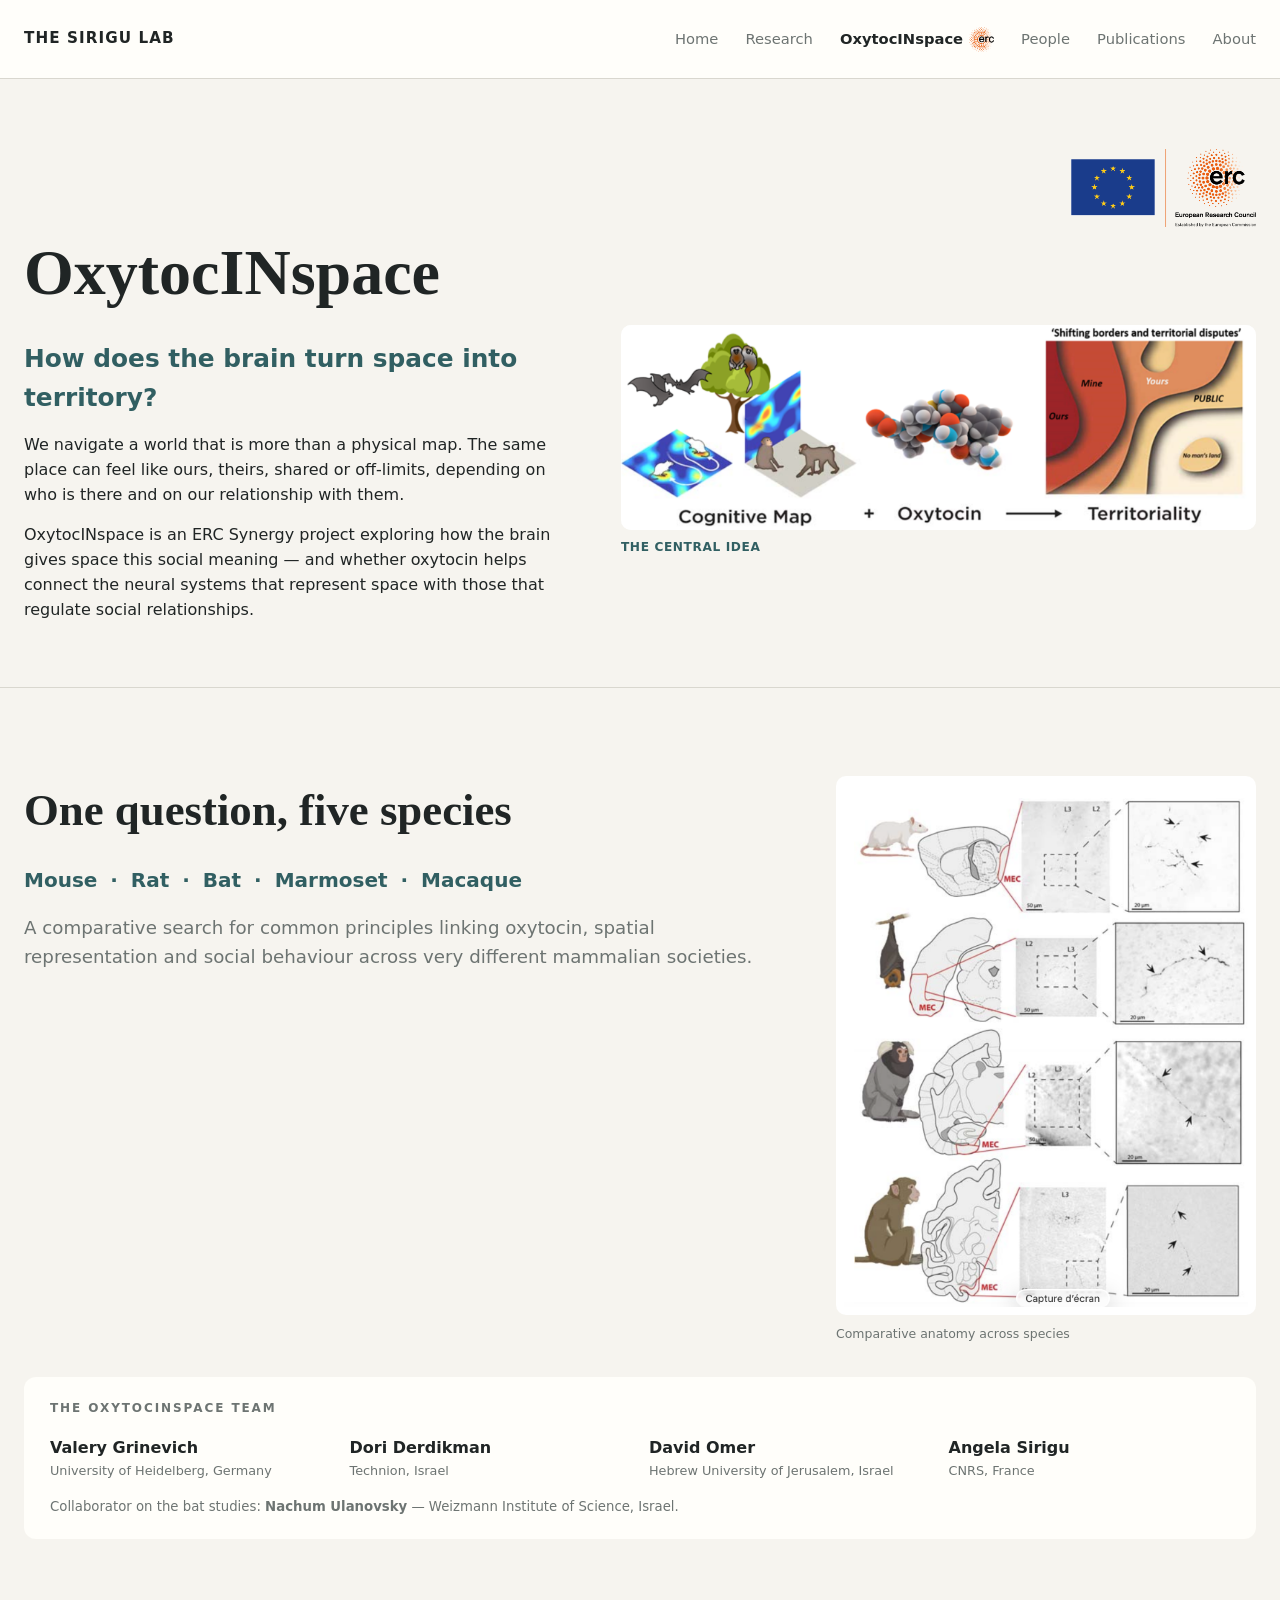
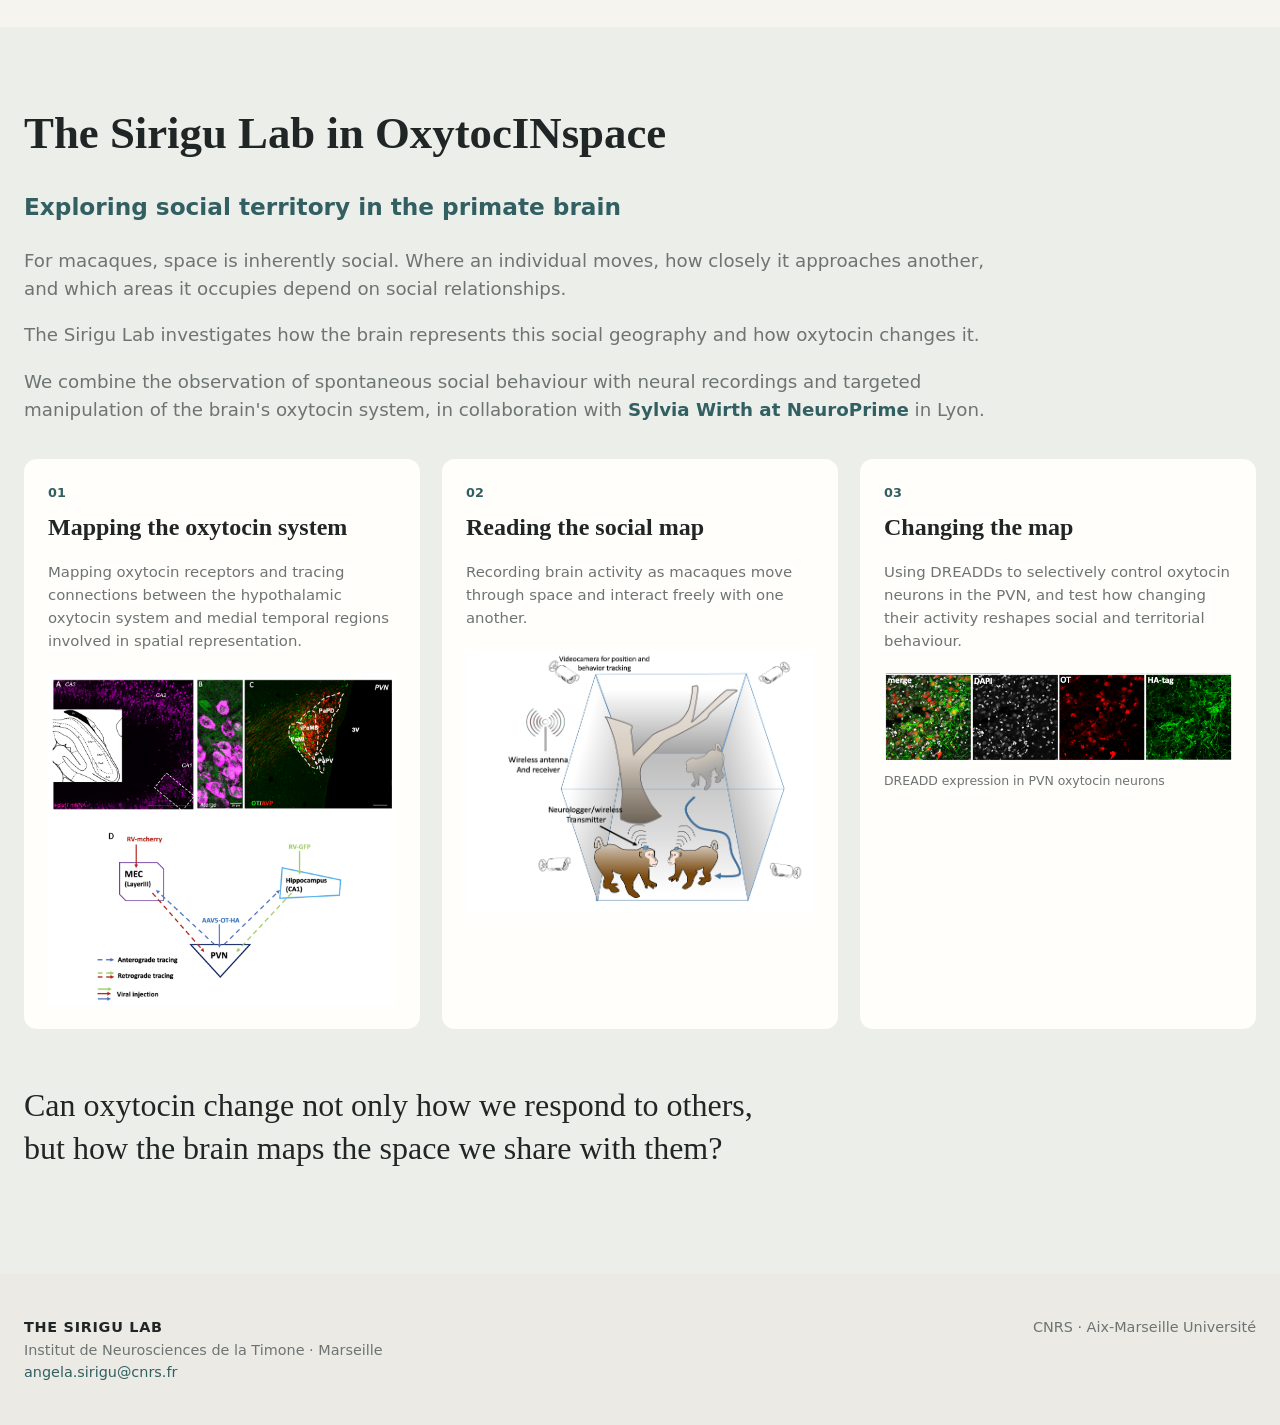
==== oxytocinspace.html @ 0a730e75 "The Sirigu Lab website 1.0" ====
<!doctype html><html lang="en"><head><meta charset="utf-8"><meta name="viewport" content="width=device-width,initial-scale=1"><meta name="description" content="The Sirigu Lab — neuroscience of social cognition, oxytocin, action, brain plasticity and consciousness."><title>OxytocINspace · The Sirigu Lab</title><link rel="stylesheet" href="styles.css"></head><body><header class="site-header"><div class="container nav"><a class="brand" href="index.html">THE SIRIGU LAB</a><button class="menu-btn" aria-label="Open menu" aria-expanded="false">☰</button><nav class="nav-links"><a class="" href="index.html">Home</a><a class="" href="research.html">Research</a><a class="nav-erc active" href="oxytocinspace.html"><span>OxytocINspace</span><img src="assets/logos/erc.png" alt="ERC"></a><a class="" href="people.html">People</a><a class="" href="publications.html">Publications</a><a class="" href="about.html">About</a></nav></div></header><main><section class="project-hero"><div class="container project-hero-inner"><img class="project-logo standalone-erc-logo" src="assets/logos/erc_eu.png" alt="European Research Council and European Union"><div class="project-top"><div><h1 class="project-title">OxytocINspace</h1><div class="project-question">How does the brain turn space into territory?</div><p>We navigate a world that is more than a physical map. The same place can feel like ours, theirs, shared or off-limits, depending on who is there and on our relationship with them.</p><p>OxytocINspace is an ERC Synergy project exploring how the brain gives space this social meaning — and whether oxytocin helps connect the neural systems that represent space with those that regulate social relationships.</p></div><div class="concept"><img src="assets/erc/concept.png" alt="Cognitive map plus oxytocin leads to territoriality"><div class="concept-label">THE CENTRAL IDEA</div></div></div></div></section>
<hr class="rule"><section class="section"><div class="container"><div class="compare"><div><h2 class="section-title">One question, five species</h2><div class="species">Mouse · Rat · Bat · Marmoset · Macaque</div><p class="section-lead">A comparative search for common principles linking oxytocin, spatial representation and social behaviour across very different mammalian societies.</p></div><div><img src="assets/erc/comparative.png" alt="Comparative oxytocin anatomy across species"><div class="visual-caption">Comparative anatomy across species</div></div></div><div class="team-strip"><div class="team-heading">THE OXYTOCINSPACE TEAM</div><div class="team-grid"><div><div class="team-name">Valery Grinevich</div><div class="team-affil">University of Heidelberg, Germany</div></div><div><div class="team-name">Dori Derdikman</div><div class="team-affil">Technion, Israel</div></div><div><div class="team-name">David Omer</div><div class="team-affil">Hebrew University of Jerusalem, Israel</div></div><div><div class="team-name">Angela Sirigu</div><div class="team-affil">CNRS, France</div></div></div><p class="team-collab">Collaborator on the bat studies: <strong>Nachum Ulanovsky</strong> — Weizmann Institute of Science, Israel.</p></div></div></section>
<section class="project-local"><div class="container"><h2 class="section-title">The Sirigu Lab in OxytocINspace</h2><p class="page-subtitle">Exploring social territory in the primate brain</p><div class="section-lead" style="margin-top:22px"><p>For macaques, space is inherently social. Where an individual moves, how closely it approaches another, and which areas it occupies depend on social relationships.</p><p>The Sirigu Lab investigates how the brain represents this social geography and how oxytocin changes it.</p><p>We combine the observation of spontaneous social behaviour with neural recordings and targeted manipulation of the brain's oxytocin system, in collaboration with <a href="https://www.neuroprime.org" target="_blank" rel="noopener" style="color:var(--accent);font-weight:800">Sylvia Wirth at NeuroPrime</a> in Lyon.</p></div><div class="project-cards"><article class="project-card"><div class="theme-num">01</div><h3>Mapping the oxytocin system</h3><p>Mapping oxytocin receptors and tracing connections between the hypothalamic oxytocin system and medial temporal regions involved in spatial representation.</p><img src="assets/erc/anatomy.png" alt="Oxytocin receptor anatomy and planned tracing experiments"></article><article class="project-card"><div class="theme-num">02</div><h3>Reading the social map</h3><p>Recording brain activity as macaques move through space and interact freely with one another.</p><img src="assets/erc/wireless.png" alt="Wireless neural recording setup in freely interacting macaques"></article><article class="project-card"><div class="theme-num">03</div><h3>Changing the map</h3><p>Using DREADDs to selectively control oxytocin neurons in the PVN, and test how changing their activity reshapes social and territorial behaviour.</p><img src="assets/erc/dreadd.png" alt="DREADD expression in oxytocin neurons"><div class="visual-caption">DREADD expression in PVN oxytocin neurons</div></article></div><p class="closing-question">Can oxytocin change not only how we respond to others,<br>but how the brain maps the space we share with them?</p></div></section></main><footer class="site-footer"><div class="container footer-flex"><div><div class="footer-brand">THE SIRIGU LAB</div><div>Institut de Neurosciences de la Timone · Marseille</div><div><a class="email" href="mailto:angela.sirigu@cnrs.fr">angela.sirigu@cnrs.fr</a></div></div><div>CNRS · Aix-Marseille Université</div></div></footer><div class="lightbox" role="dialog" aria-modal="true" aria-label="Expanded figure"><button class="lightbox-close" aria-label="Close">×</button><img src="" alt=""></div><script src="script.js"></script></body></html>
---- styles.css ----
:root{
  --bg:#f6f4ef; --paper:#fffefa; --ink:#202525; --muted:#6d7472; --accent:#315f62;
  --line:#d9d7cf; --soft:#eceee9; --card1:#b8c8c0; --card2:#c7bcae; --card3:#aabdc2; --card4:#c0b5c1;
  --max:1440px; --serif: Georgia, 'Times New Roman', serif; --sans: Inter, ui-sans-serif, system-ui, -apple-system, BlinkMacSystemFont, 'Segoe UI', sans-serif;
}
*{box-sizing:border-box} html{scroll-behavior:smooth} body{margin:0;background:var(--bg);color:var(--ink);font-family:var(--sans);line-height:1.55} img,video{max-width:100%;display:block} a{color:inherit;text-decoration:none} a:hover{color:var(--accent)}
.container{width:min(calc(100% - 48px),var(--max));margin:0 auto}.narrow{width:min(calc(100% - 48px),1100px);margin:0 auto}
.site-header{position:sticky;top:0;z-index:50;background:rgba(255,254,250,.96);backdrop-filter:blur(14px);border-bottom:1px solid var(--line)}
.nav{height:78px;display:flex;align-items:center;justify-content:space-between;gap:24px}.brand{font-size:.95rem;font-weight:800;letter-spacing:.07em}.nav-links{display:flex;align-items:center;gap:27px;font-size:.92rem;color:var(--muted)}.nav-links a.active{color:var(--ink);font-weight:700}.nav-erc{display:inline-flex!important;align-items:center;gap:6px}.nav-erc img{width:25px;height:25px;object-fit:contain}.menu-btn{display:none;border:0;background:transparent;font-size:1.4rem}
.hero{position:relative;height:min(78vh,780px);min-height:590px;background:#090909;overflow:hidden}.hero-slide{position:absolute;inset:0;opacity:0;transition:opacity 1.25s ease}.hero-slide.active{opacity:1}

/* Each hero visual has its own composition. Only slide 1 is full-bleed. */
.hero-slide:nth-child(1) video{width:100%;height:100%;object-fit:cover}

/* DREADD histology: deliberately compact and anchored at right, as in the approved mock-up. */
.hero-slide:nth-child(2) img{position:absolute;right:1.5%;top:4%;width:42%;height:84%;object-fit:contain;object-position:center right}

/* Cortical-stimulation brain: show the complete brain rather than cropping the superior/inferior edges. */
.hero-slide:nth-child(3) img{position:absolute;left:auto;right:3%;top:1.5%;width:52%;height:87%;object-fit:contain;object-position:center right}

/* DigiTrack: retain both low-resolution heat maps at a modest size, clear of the text block. */
.hero-slide:nth-child(4) img{position:absolute;right:1.5%;top:17%;width:55%;height:66%;object-fit:contain;object-position:center right}

.hero::after{content:'';position:absolute;inset:0;background:linear-gradient(90deg,rgba(0,0,0,.66) 0%,rgba(0,0,0,.38) 36%,rgba(0,0,0,.05) 70%,transparent 100%);pointer-events:none}.hero-copy{position:absolute;z-index:3;left:max(42px,calc((100vw - var(--max))/2 + 24px));top:50%;transform:translateY(-49%);width:min(700px,75vw);color:white}.hero-copy h1{font-family:var(--serif);font-size:clamp(3rem,5.5vw,5.2rem);line-height:1;margin:0 0 22px}.hero-copy .lead{font-size:clamp(1.35rem,2.25vw,2.05rem);line-height:1.25;font-weight:650;margin:0 0 28px}.keywords{font-weight:650;font-size:.95rem;letter-spacing:.015em}.hero-caption{position:absolute;z-index:3;right:max(30px,calc((100vw - var(--max))/2 + 24px));bottom:28px;color:white;text-align:right;font-size:.82rem;text-shadow:0 1px 4px #000}.dots{position:absolute;z-index:3;left:max(42px,calc((100vw - var(--max))/2 + 24px));bottom:30px;display:flex;gap:10px}.dot{width:8px;height:8px;border-radius:50%;background:rgba(255,255,255,.45);border:0;padding:0}.dot.active{background:#fff}
.section{padding:88px 0}.section-title,.page-title{font-family:var(--serif);font-weight:700}.section-title{font-size:clamp(2.2rem,3.5vw,3.6rem);margin:0 0 20px}.section-lead{font-size:1.14rem;color:var(--muted);max-width:1000px}.page-hero{padding:78px 0 46px}.page-title{font-size:clamp(3rem,5vw,5rem);line-height:1.05;margin:0 0 18px}.page-subtitle{font-size:1.45rem;color:var(--accent);font-weight:750;margin:0}.rule{border:0;border-top:1px solid var(--line);margin:0}
.research-cards{display:grid;grid-template-columns:repeat(4,1fr);gap:18px;margin-top:44px}.research-card{min-height:315px;border-radius:13px;padding:28px;display:flex;flex-direction:column}.research-card:nth-child(1){background:var(--card1)}.research-card:nth-child(2){background:var(--card2)}.research-card:nth-child(3){background:var(--card3)}.research-card:nth-child(4){background:var(--card4)}.research-card .num{font-size:.86rem;font-weight:800;color:white}.research-card h3{font-family:var(--serif);font-size:1.45rem;line-height:1.18;margin:30px 0 16px}.research-card p{font-size:.95rem;margin:0}.research-card .explore{margin-top:auto;padding-top:26px;font-size:.78rem;font-weight:800;letter-spacing:.06em}
.logo-strip{background:white;padding:54px 0}.logos{display:flex;align-items:center;justify-content:center;gap:100px;flex-wrap:wrap}.logos img{object-fit:contain;max-height:85px;max-width:220px}
.site-footer{background:#ebeae5;padding:42px 0;color:var(--muted);font-size:.9rem}.footer-flex{display:flex;justify-content:space-between;gap:30px;flex-wrap:wrap}.footer-brand{font-weight:800;color:var(--ink);letter-spacing:.05em}
.theme{padding:70px 0;border-top:1px solid var(--line)}.theme-grid{display:grid;grid-template-columns:minmax(0,.9fr) minmax(0,1.1fr);gap:58px;align-items:start}.theme-num{font-size:.8rem;font-weight:800;color:var(--accent)}.theme h2{font-family:var(--serif);font-size:2.45rem;line-height:1.15;margin:8px 0 18px}.theme-question{color:var(--accent);font-size:1.13rem;font-weight:750;margin-bottom:28px}.theme-copy p{font-size:1.03rem}.visual{background:var(--paper);border-radius:12px;padding:18px;box-shadow:0 10px 26px rgba(31,35,35,.05);overflow:hidden}.visual img,.visual video{width:100%;height:auto;border-radius:7px}.visual figure{margin:0;min-width:0}.visual figcaption{font-size:.76rem;color:var(--muted);line-height:1.35;margin-top:9px}.visual-grid-two{display:grid;grid-template-columns:1fr 1fr;gap:14px;align-items:center}.visual-grid-three{display:grid;grid-template-columns:1.05fr 1fr;gap:14px}.visual-stack{display:grid;gap:14px}.visual-caption{font-size:.78rem;color:var(--muted);margin-top:9px}
.theme01-grid{display:grid;grid-template-columns:.43fr .57fr;gap:18px;align-items:center}.theme01-grid figure:first-child img{max-height:405px;object-fit:contain}.theme01-grid figure:last-child img{max-height:470px;object-fit:contain}
.theme02-grid{display:grid;grid-template-columns:1.08fr .92fr;gap:16px;align-items:start}.theme02-right{display:grid;grid-template-rows:auto auto;gap:16px}.theme02-grid figure{background:#f2f0eb;border-radius:8px;padding:10px;overflow:hidden}.theme02-grid video,.theme02-grid img{display:block;width:100%;height:auto;object-fit:contain;border-radius:5px}.grooming-figure video{aspect-ratio:4/3;object-fit:cover}.theme02-right figure:first-child img{max-height:225px}.theme02-right figure:last-child img{max-height:270px}
.study-visual{background:#efede7}.study-visual figure{background:#fff;border-radius:8px;padding:10px}.theme03-grid{display:grid;grid-template-columns:1.22fr .78fr;gap:18px;align-items:stretch}.theme03-grid figure{display:grid;grid-template-rows:380px auto;align-items:start}.theme03-grid img{width:100%;height:380px;object-fit:contain}.theme04-grid{display:grid;grid-template-columns:1.08fr .92fr;gap:18px;align-items:center}.theme04-grid img{max-height:400px;object-fit:contain}
.button-link{display:inline-flex;align-items:center;gap:8px;margin-top:22px;padding:10px 15px;border:1px solid var(--accent);border-radius:999px;color:var(--accent);font-weight:800;font-size:.82rem}.button-link img{width:25px;height:25px;object-fit:contain}
.digital-section{padding:80px 0;background:var(--soft)}.digital-grid{display:grid;grid-template-columns:1fr 1fr;gap:26px;margin-top:36px;align-items:stretch}.digital-card{background:var(--paper);border-radius:14px;padding:26px;display:grid;grid-template-rows:auto auto auto 1fr;align-items:start}.digital-card h3{font-family:var(--serif);font-size:1.85rem;margin:0 0 6px}.digital-card .sub{color:var(--accent);font-weight:750;margin-bottom:20px}.figure-button{border:0;padding:0;background:white;cursor:zoom-in;width:100%;height:390px;display:flex;align-items:center;justify-content:center;border-radius:8px;overflow:hidden}.digital-card img{width:100%;height:100%;object-fit:contain;background:white}.digital-card p{font-size:.96rem;color:#3e4443;margin:22px 0 0}
.project-hero{padding:70px 0 48px}.project-top{display:grid;grid-template-columns:.92fr 1.08fr;gap:56px;align-items:start}.project-title{font-family:var(--serif);font-size:clamp(3rem,5vw,5rem);margin:0 0 18px}.project-question{font-size:1.55rem;color:var(--accent);font-weight:800}.project-logo{width:330px;max-height:100px;object-fit:contain;margin-left:auto;margin-bottom:18px}.concept img{width:100%;background:white;border-radius:10px}.concept-label{font-size:.76rem;color:var(--accent);font-weight:800;letter-spacing:.05em;margin-top:8px}.compare{display:grid;grid-template-columns:1fr 420px;gap:50px;align-items:start}.species{font-size:1.25rem;font-weight:800;color:var(--accent);word-spacing:6px}.compare img{width:100%;background:white;border-radius:10px;padding:8px}.team-strip{background:var(--paper);border-radius:12px;padding:22px 26px;margin-top:34px}.team-grid{display:grid;grid-template-columns:repeat(4,1fr);gap:18px}.team-name{font-weight:800}.team-affil{font-size:.8rem;color:var(--muted)}.team-collab{font-size:.83rem;color:var(--muted);margin:16px 0 0}.project-local{background:var(--soft);padding:72px 0}.project-cards{display:grid;grid-template-columns:repeat(3,1fr);gap:22px;margin-top:35px}.project-card{background:var(--paper);border-radius:13px;padding:24px}.project-card h3{font-family:var(--serif);font-size:1.5rem;margin:6px 0 14px}.project-card p{color:var(--muted);font-size:.93rem}.project-card img{margin-top:20px;width:100%;max-height:500px;object-fit:contain;background:white}.closing-question{font-family:var(--serif);font-size:2rem;line-height:1.35;margin-top:55px}
.people-feature{background:var(--paper);border-radius:14px;padding:28px;display:grid;grid-template-columns:390px 1fr;gap:56px;align-items:center}.people-feature img{width:100%;aspect-ratio:1/1;object-fit:cover;border-radius:10px}.people-feature h2{font-family:var(--serif);font-size:2.5rem;margin:0 0 10px}.role{color:var(--accent);font-weight:800}.affil{color:var(--muted)}.people-grid{display:grid;grid-template-columns:repeat(4,1fr);gap:26px}.person{background:var(--paper);border-radius:11px;padding:12px}.person img{width:100%;aspect-ratio:1.05/1;object-fit:cover;border-radius:7px}.person h3{font-size:1rem;margin:13px 3px 0}.person p{font-size:.8rem;color:var(--muted);margin:3px}.alumni-bg{background:var(--soft)}.alumni-grid{display:grid;grid-template-columns:repeat(5,1fr);gap:18px}.alumnus{background:var(--paper);border-radius:10px;padding:10px}.alumnus img{width:100%;aspect-ratio:1.1/1;object-fit:cover;border-radius:7px}.alumnus h3{font-size:.86rem;margin:10px 3px 2px}
.pub-year{display:grid;grid-template-columns:100px 1fr;gap:28px;margin-top:25px}.pub-year h2{font-family:var(--serif);font-size:1.8rem;color:var(--accent);margin:4px 0}.pub-list{border-top:1px solid var(--line)}.pub{display:grid;grid-template-columns:1fr 150px;gap:24px;padding:24px 0;border-bottom:1px solid var(--line)}.pub h3{font-size:1.05rem;line-height:1.4;margin:0 0 7px}.pub-authors{font-size:.78rem;color:var(--muted);margin:0}.pub-journal{font-family:var(--serif);font-style:italic;font-size:.84rem;margin:7px 0 0}.pub-link{text-align:right;color:var(--accent);font-weight:800;font-size:.75rem;padding-top:2px}.records{background:var(--paper);border-radius:12px;padding:26px 30px;margin-top:52px}.record-links{display:flex;gap:24px;margin-top:16px;color:var(--accent);font-weight:800;font-size:.82rem}
.about-copy p{font-size:1.05rem;max-width:1250px}.contact-card{background:var(--paper);border-radius:14px;padding:30px;display:grid;grid-template-columns:1.1fr .65fr 440px;gap:36px;align-items:start;margin-top:52px}.contact-card img{width:100%;max-height:260px;object-fit:cover;border:1px solid var(--line);border-radius:8px}.contact-links a{display:block;color:var(--accent);font-weight:800;font-size:.82rem;margin-bottom:14px}.email{color:var(--accent)}
.lightbox{position:fixed;inset:0;background:rgba(15,18,18,.92);z-index:100;display:none;align-items:center;justify-content:center;padding:34px}.lightbox.open{display:flex}.lightbox img{max-width:95vw;max-height:90vh;object-fit:contain;background:white}.lightbox-close{position:absolute;right:26px;top:18px;color:white;background:none;border:0;font-size:2rem;cursor:pointer}.sr-only{position:absolute;width:1px;height:1px;padding:0;margin:-1px;overflow:hidden;clip:rect(0,0,0,0);white-space:nowrap;border:0}
@media(max-width:1000px){.nav-links{display:none;position:absolute;left:0;right:0;top:77px;background:var(--paper);padding:22px 24px;flex-direction:column;align-items:flex-start;border-bottom:1px solid var(--line)}.nav-links.open{display:flex}.menu-btn{display:block}.research-cards,.project-cards{grid-template-columns:1fr 1fr}.theme-grid,.project-top,.compare{grid-template-columns:1fr}.compare{gap:24px}.digital-grid{grid-template-columns:1fr}.people-grid{grid-template-columns:repeat(3,1fr)}.alumni-grid{grid-template-columns:repeat(3,1fr)}.people-feature{grid-template-columns:300px 1fr}.contact-card{grid-template-columns:1fr 1fr}.contact-card img{grid-column:1/-1}.team-grid{grid-template-columns:1fr 1fr}.logos{gap:55px}}
@media(max-width:700px){.container,.narrow{width:min(calc(100% - 30px),var(--max))}.hero{min-height:640px}
.hero-slide:nth-child(2) img{position:absolute;right:1.5%;top:4%;width:42%;height:84%;object-fit:contain;object-position:center right}
.hero-slide:nth-child(3) img{position:absolute;left:auto;right:3%;top:1.5%;width:52%;height:87%;object-fit:contain;object-position:center right}
.hero-slide:nth-child(4) img{right:2%;top:31%;width:68%;height:46%}.hero-copy{left:24px;top:46%;width:calc(100% - 48px)}.hero-copy h1{font-size:3.2rem}.keywords{line-height:1.8}.hero-caption{right:20px;bottom:24px;max-width:60%}.dots{left:24px}.section{padding:62px 0}.research-cards,.project-cards,.people-grid,.alumni-grid,.team-grid{grid-template-columns:1fr}.theme-grid{gap:30px}.theme h2{font-size:2rem}.theme02-grid,.theme01-grid,.theme03-grid,.theme04-grid,.visual-grid-two,.visual-grid-three{grid-template-columns:1fr}.theme02-right{grid-template-rows:auto}.digital-card{grid-template-rows:auto auto 320px 1fr}.figure-button{height:320px}.project-logo{margin:0 0 18px}.people-feature{grid-template-columns:1fr}.people-feature img{max-width:360px}.pub-year{grid-template-columns:1fr;gap:2px}.pub{grid-template-columns:1fr}.pub-link{text-align:left}.contact-card{grid-template-columns:1fr}.logos img{max-width:170px}.record-links{flex-direction:column;gap:8px}.footer-flex{flex-direction:column}.page-hero{padding-top:55px}.page-title{font-size:3.2rem}}



/* In-page anchor offset for the sticky navigation. */
html{scroll-padding-top:74px}
.theme[id]{scroll-margin-top:74px}


/* Research figures use the existing lightbox; video remains a video rather than a still-image lightbox. */
.theme01-grid figure img,.theme02-right figure img,.theme03-grid figure img,.theme04-grid figure img{cursor:zoom-in}

.lightbox-content{display:flex;flex-direction:column;align-items:center;max-width:min(92vw,1400px);max-height:92vh}
.lightbox-content>img,.lightbox-video{max-width:92vw;max-height:82vh;object-fit:contain}
.lightbox-video{display:none;background:#000}
.lightbox-caption{margin-top:12px;color:#fff;font-size:14px;line-height:1.35;text-align:center;max-width:900px}
.lightbox-video-trigger{cursor:zoom-in}

/* OxytocINspace v0.11 refinements */
.project-hero-inner{position:relative;padding-top:74px}
.standalone-erc-logo{position:absolute;right:0;top:0;width:185px!important;height:auto!important;object-fit:contain;background:transparent!important;z-index:2}
.project-top{padding-top:0}
.team-heading{font-size:12px;font-weight:700;letter-spacing:.16em;color:var(--muted);margin:0 0 18px;text-transform:uppercase}
.project-grid .project-card:nth-child(2) img{display:block;width:calc(100% + 18px);max-width:none;margin-left:-18px;margin-right:0;margin-top:0;object-position:left top}
.project-grid .project-card img{vertical-align:top}


/* Align the Central Idea visual with the project question, not the main page title. */
.project-top>.concept{margin-top:102px}
@media(max-width:900px){.project-top>.concept{margin-top:24px}}

/* People page v0.14: bring the team into the initial viewport and add email affordances. */
.people-page-tight .page-hero{padding-bottom:24px}
.people-page-tight .section{padding-top:48px}
.people-page-tight .people-feature{grid-template-columns:320px 1fr;gap:44px;padding:22px}
.people-page-tight .people-feature .feature-portrait img{aspect-ratio:1/1}
.people-page-tight .people-feature h2{margin-top:0}
.people-page-tight .people-feature + *{margin-top:0}
.people-page-tight .people-feature-section{padding-top:16px;padding-bottom:36px}
.people-page-tight .collaborators-section{padding-top:32px}

.portrait-wrap{position:relative;overflow:hidden;border-radius:7px}
.feature-portrait{border-radius:10px}
.portrait-wrap img{display:block}
.person-mail{position:absolute;left:12px;bottom:12px;padding:8px 11px;border-radius:999px;background:rgba(18,24,24,.84);color:#fff;font-size:11px;font-weight:800;letter-spacing:.08em;text-decoration:none;opacity:0;transform:translateY(5px);transition:opacity .18s ease,transform .18s ease}
.portrait-wrap:hover .person-mail,.portrait-wrap:focus-within .person-mail{opacity:1;transform:translateY(0)}
.person-mail.pending{pointer-events:none}

.secondary-location{margin-top:22px;padding-top:18px;border-top:1px solid var(--line);max-width:620px}
.secondary-location p{margin:0 0 12px}
.secondary-location a{color:var(--accent);font-weight:700}

.digital-figure{margin:0;display:grid;grid-template-rows:390px auto}
.digital-figure .figure-button{height:390px}
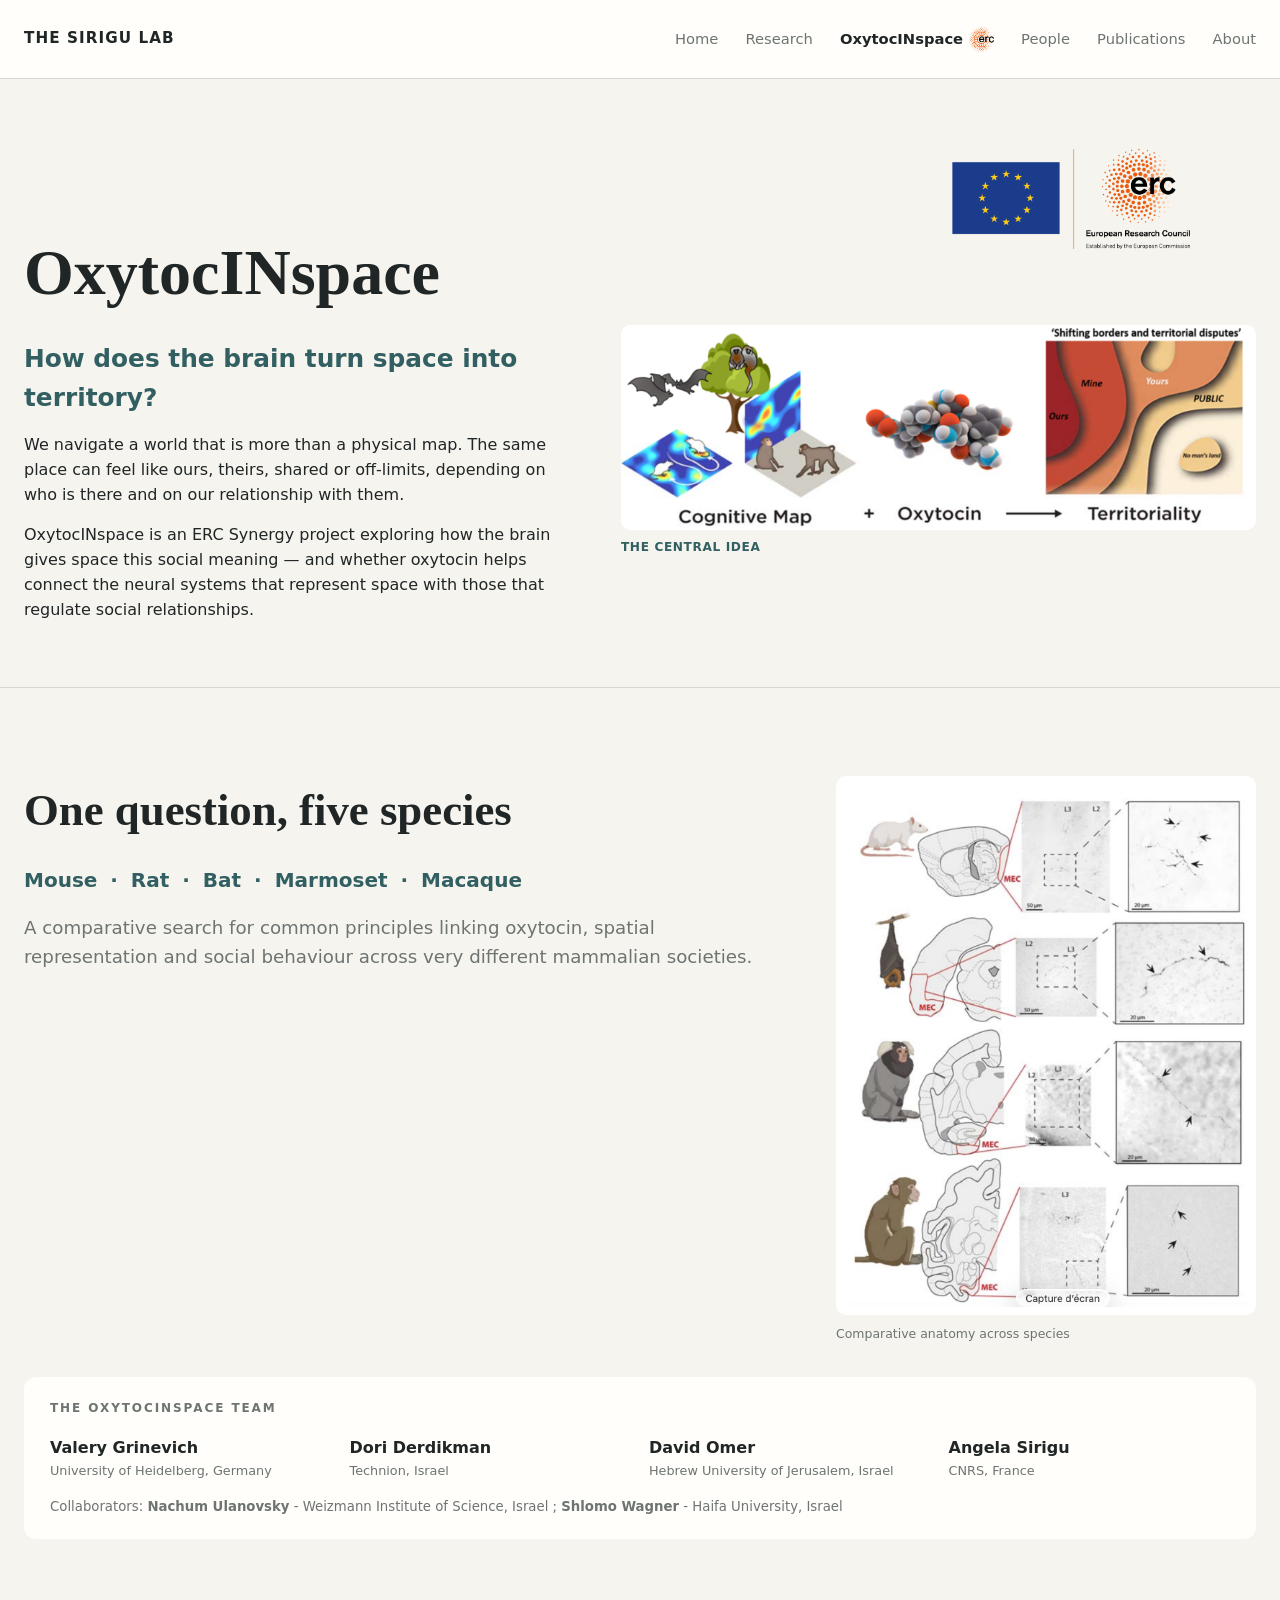
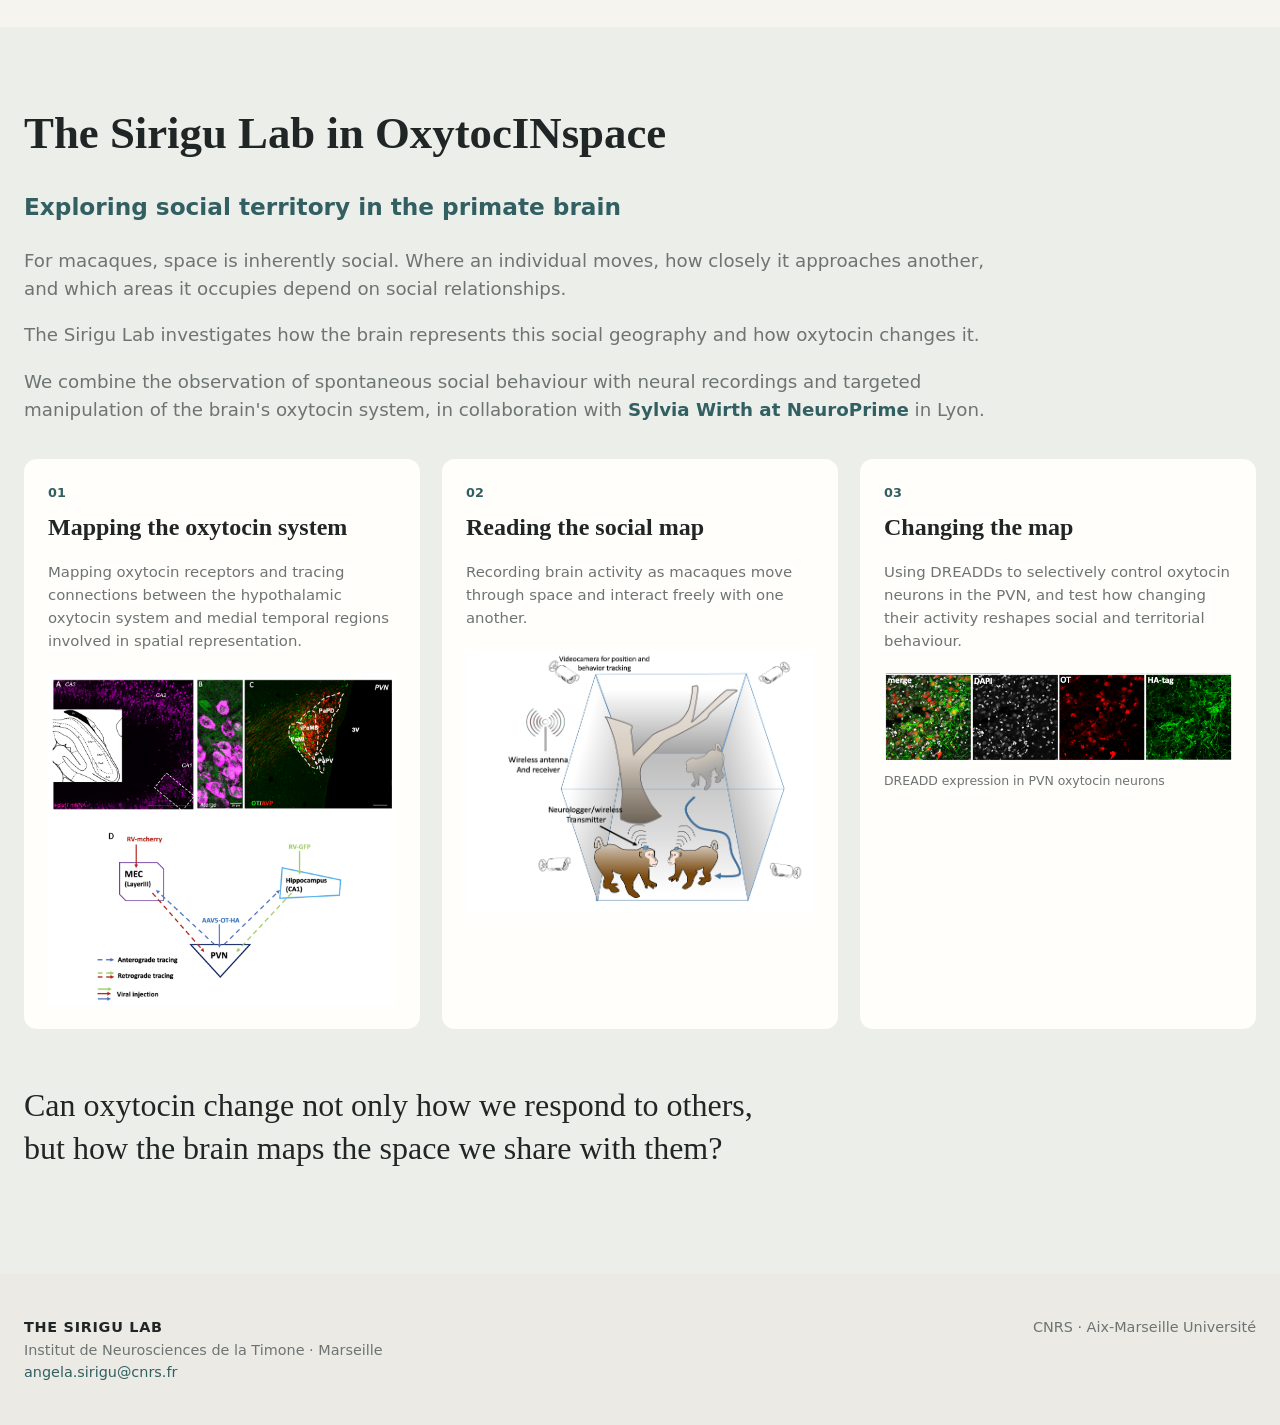
==== commit a83654b3: "Add files via upload" ====
--- a/oxytocinspace.html
+++ b/oxytocinspace.html
@@ -1,3 +1,3 @@
 <!doctype html><html lang="en"><head><meta charset="utf-8"><meta name="viewport" content="width=device-width,initial-scale=1"><meta name="description" content="The Sirigu Lab — neuroscience of social cognition, oxytocin, action, brain plasticity and consciousness."><title>OxytocINspace · The Sirigu Lab</title><link rel="stylesheet" href="styles.css"></head><body><header class="site-header"><div class="container nav"><a class="brand" href="index.html">THE SIRIGU LAB</a><button class="menu-btn" aria-label="Open menu" aria-expanded="false">☰</button><nav class="nav-links"><a class="" href="index.html">Home</a><a class="" href="research.html">Research</a><a class="nav-erc active" href="oxytocinspace.html"><span>OxytocINspace</span><img src="assets/logos/erc.png" alt="ERC"></a><a class="" href="people.html">People</a><a class="" href="publications.html">Publications</a><a class="" href="about.html">About</a></nav></div></header><main><section class="project-hero"><div class="container project-hero-inner"><img class="project-logo standalone-erc-logo" src="assets/logos/erc_eu.png" alt="European Research Council and European Union"><div class="project-top"><div><h1 class="project-title">OxytocINspace</h1><div class="project-question">How does the brain turn space into territory?</div><p>We navigate a world that is more than a physical map. The same place can feel like ours, theirs, shared or off-limits, depending on who is there and on our relationship with them.</p><p>OxytocINspace is an ERC Synergy project exploring how the brain gives space this social meaning — and whether oxytocin helps connect the neural systems that represent space with those that regulate social relationships.</p></div><div class="concept"><img src="assets/erc/concept.png" alt="Cognitive map plus oxytocin leads to territoriality"><div class="concept-label">THE CENTRAL IDEA</div></div></div></div></section>
-<hr class="rule"><section class="section"><div class="container"><div class="compare"><div><h2 class="section-title">One question, five species</h2><div class="species">Mouse · Rat · Bat · Marmoset · Macaque</div><p class="section-lead">A comparative search for common principles linking oxytocin, spatial representation and social behaviour across very different mammalian societies.</p></div><div><img src="assets/erc/comparative.png" alt="Comparative oxytocin anatomy across species"><div class="visual-caption">Comparative anatomy across species</div></div></div><div class="team-strip"><div class="team-heading">THE OXYTOCINSPACE TEAM</div><div class="team-grid"><div><div class="team-name">Valery Grinevich</div><div class="team-affil">University of Heidelberg, Germany</div></div><div><div class="team-name">Dori Derdikman</div><div class="team-affil">Technion, Israel</div></div><div><div class="team-name">David Omer</div><div class="team-affil">Hebrew University of Jerusalem, Israel</div></div><div><div class="team-name">Angela Sirigu</div><div class="team-affil">CNRS, France</div></div></div><p class="team-collab">Collaborator on the bat studies: <strong>Nachum Ulanovsky</strong> — Weizmann Institute of Science, Israel.</p></div></div></section>
+<hr class="rule"><section class="section"><div class="container"><div class="compare"><div><h2 class="section-title">One question, five species</h2><div class="species">Mouse · Rat · Bat · Marmoset · Macaque</div><p class="section-lead">A comparative search for common principles linking oxytocin, spatial representation and social behaviour across very different mammalian societies.</p></div><div><img src="assets/erc/comparative.png" alt="Comparative oxytocin anatomy across species"><div class="visual-caption">Comparative anatomy across species</div></div></div><div class="team-strip"><div class="team-heading">THE OXYTOCINSPACE TEAM</div><div class="team-grid"><div><div class="team-name">Valery Grinevich</div><div class="team-affil">University of Heidelberg, Germany</div></div><div><div class="team-name">Dori Derdikman</div><div class="team-affil">Technion, Israel</div></div><div><div class="team-name">David Omer</div><div class="team-affil">Hebrew University of Jerusalem, Israel</div></div><div><div class="team-name">Angela Sirigu</div><div class="team-affil">CNRS, France</div></div></div><p class="team-collab">Collaborators: <strong>Nachum Ulanovsky</strong> - Weizmann Institute of Science, Israel ; <strong>Shlomo Wagner</strong> - Haifa University, Israel</p></div></div></section>
 <section class="project-local"><div class="container"><h2 class="section-title">The Sirigu Lab in OxytocINspace</h2><p class="page-subtitle">Exploring social territory in the primate brain</p><div class="section-lead" style="margin-top:22px"><p>For macaques, space is inherently social. Where an individual moves, how closely it approaches another, and which areas it occupies depend on social relationships.</p><p>The Sirigu Lab investigates how the brain represents this social geography and how oxytocin changes it.</p><p>We combine the observation of spontaneous social behaviour with neural recordings and targeted manipulation of the brain's oxytocin system, in collaboration with <a href="https://www.neuroprime.org" target="_blank" rel="noopener" style="color:var(--accent);font-weight:800">Sylvia Wirth at NeuroPrime</a> in Lyon.</p></div><div class="project-cards"><article class="project-card"><div class="theme-num">01</div><h3>Mapping the oxytocin system</h3><p>Mapping oxytocin receptors and tracing connections between the hypothalamic oxytocin system and medial temporal regions involved in spatial representation.</p><img src="assets/erc/anatomy.png" alt="Oxytocin receptor anatomy and planned tracing experiments"></article><article class="project-card"><div class="theme-num">02</div><h3>Reading the social map</h3><p>Recording brain activity as macaques move through space and interact freely with one another.</p><img src="assets/erc/wireless.png" alt="Wireless neural recording setup in freely interacting macaques"></article><article class="project-card"><div class="theme-num">03</div><h3>Changing the map</h3><p>Using DREADDs to selectively control oxytocin neurons in the PVN, and test how changing their activity reshapes social and territorial behaviour.</p><img src="assets/erc/dreadd.png" alt="DREADD expression in oxytocin neurons"><div class="visual-caption">DREADD expression in PVN oxytocin neurons</div></article></div><p class="closing-question">Can oxytocin change not only how we respond to others,<br>but how the brain maps the space we share with them?</p></div></section></main><footer class="site-footer"><div class="container footer-flex"><div><div class="footer-brand">THE SIRIGU LAB</div><div>Institut de Neurosciences de la Timone · Marseille</div><div><a class="email" href="mailto:angela.sirigu@cnrs.fr">angela.sirigu@cnrs.fr</a></div></div><div>CNRS · Aix-Marseille Université</div></div></footer><div class="lightbox" role="dialog" aria-modal="true" aria-label="Expanded figure"><button class="lightbox-close" aria-label="Close">×</button><img src="" alt=""></div><script src="script.js"></script></body></html>
--- a/styles.css
+++ b/styles.css
@@ -61,7 +61,7 @@
 
 /* OxytocINspace v0.11 refinements */
 .project-hero-inner{position:relative;padding-top:74px}
-.standalone-erc-logo{position:absolute;right:0;top:0;width:185px!important;height:auto!important;object-fit:contain;background:transparent!important;z-index:2}
+.standalone-erc-logo{position:absolute;right:0;top:0;width:370px!important;height:auto!important;object-fit:contain;background:transparent!important;z-index:2}
 .project-top{padding-top:0}
 .team-heading{font-size:12px;font-weight:700;letter-spacing:.16em;color:var(--muted);margin:0 0 18px;text-transform:uppercase}
 .project-grid .project-card:nth-child(2) img{display:block;width:calc(100% + 18px);max-width:none;margin-left:-18px;margin-right:0;margin-top:0;object-position:left top}
@@ -71,6 +71,7 @@
 /* Align the Central Idea visual with the project question, not the main page title. */
 .project-top>.concept{margin-top:102px}
 @media(max-width:900px){.project-top>.concept{margin-top:24px}}
+@media(max-width:700px){.standalone-erc-logo{width:250px!important}}
 
 /* People page v0.14: bring the team into the initial viewport and add email affordances. */
 .people-page-tight .page-hero{padding-bottom:24px}
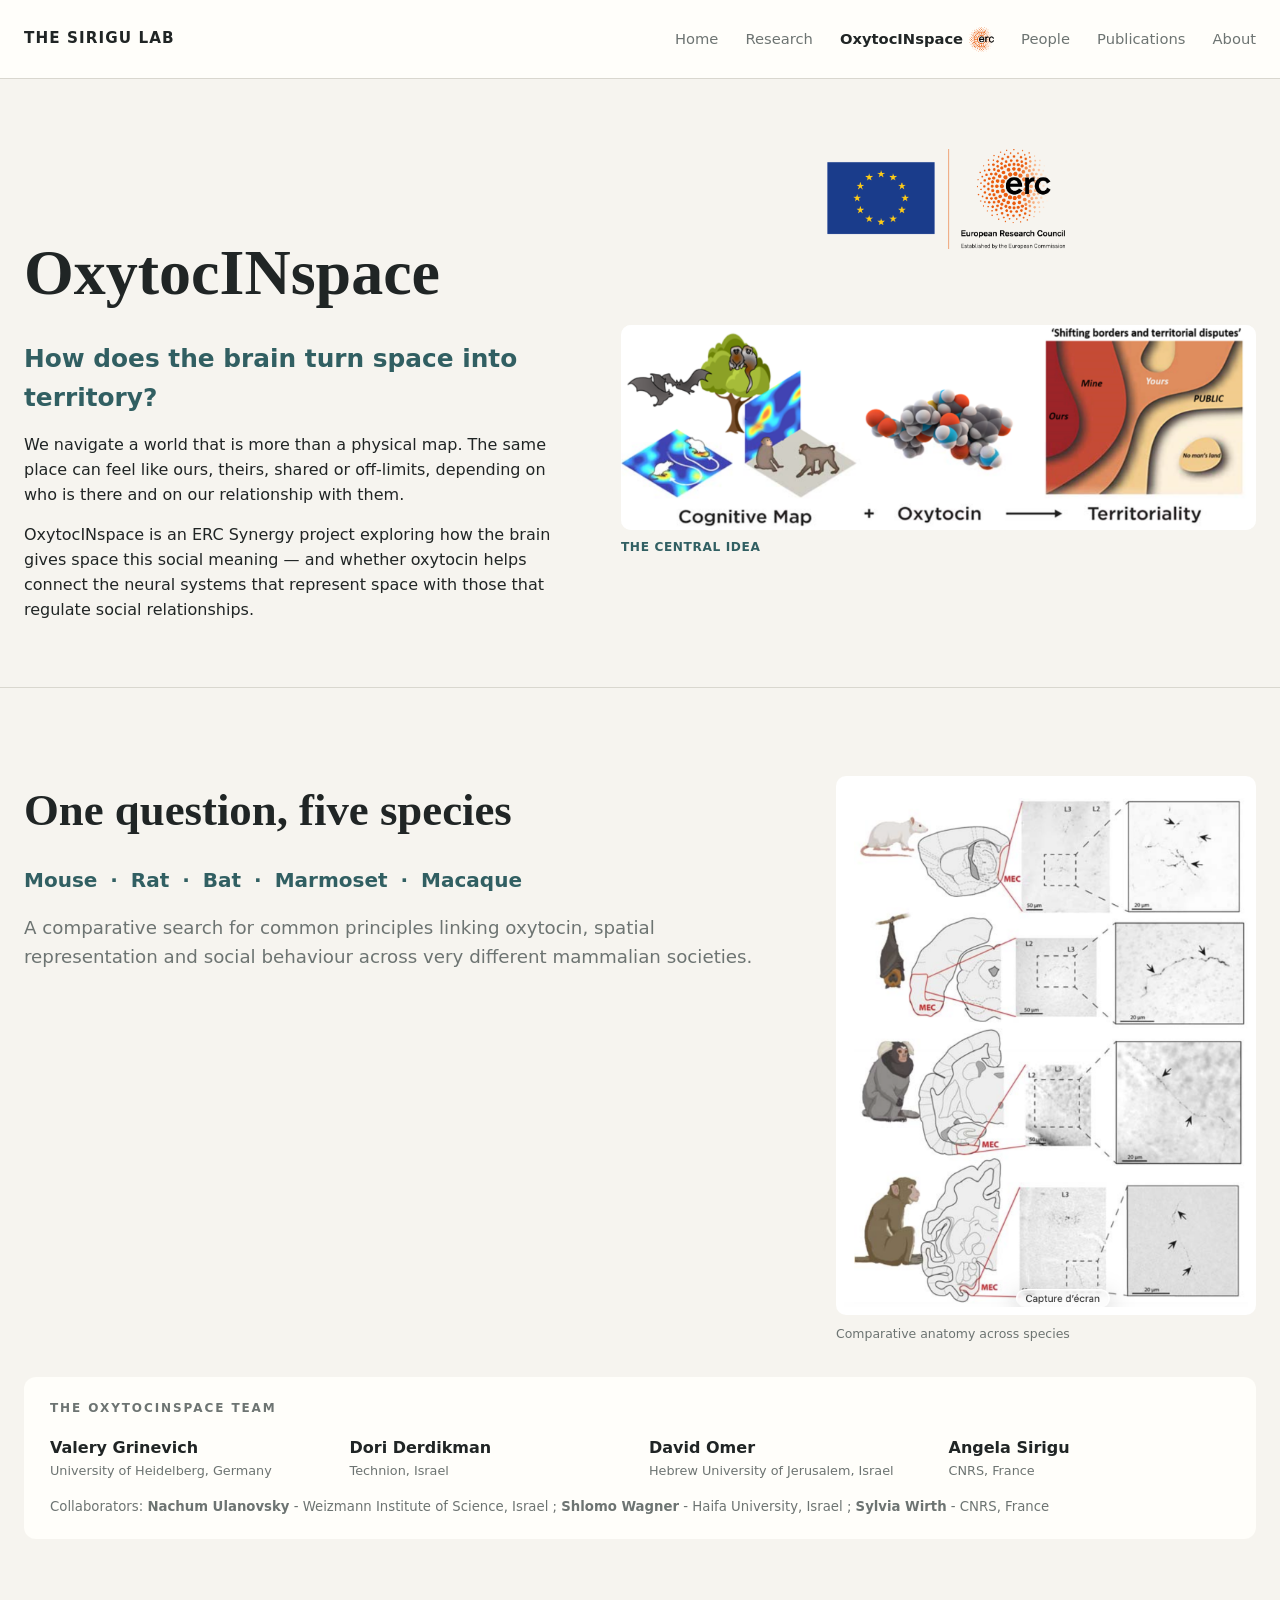
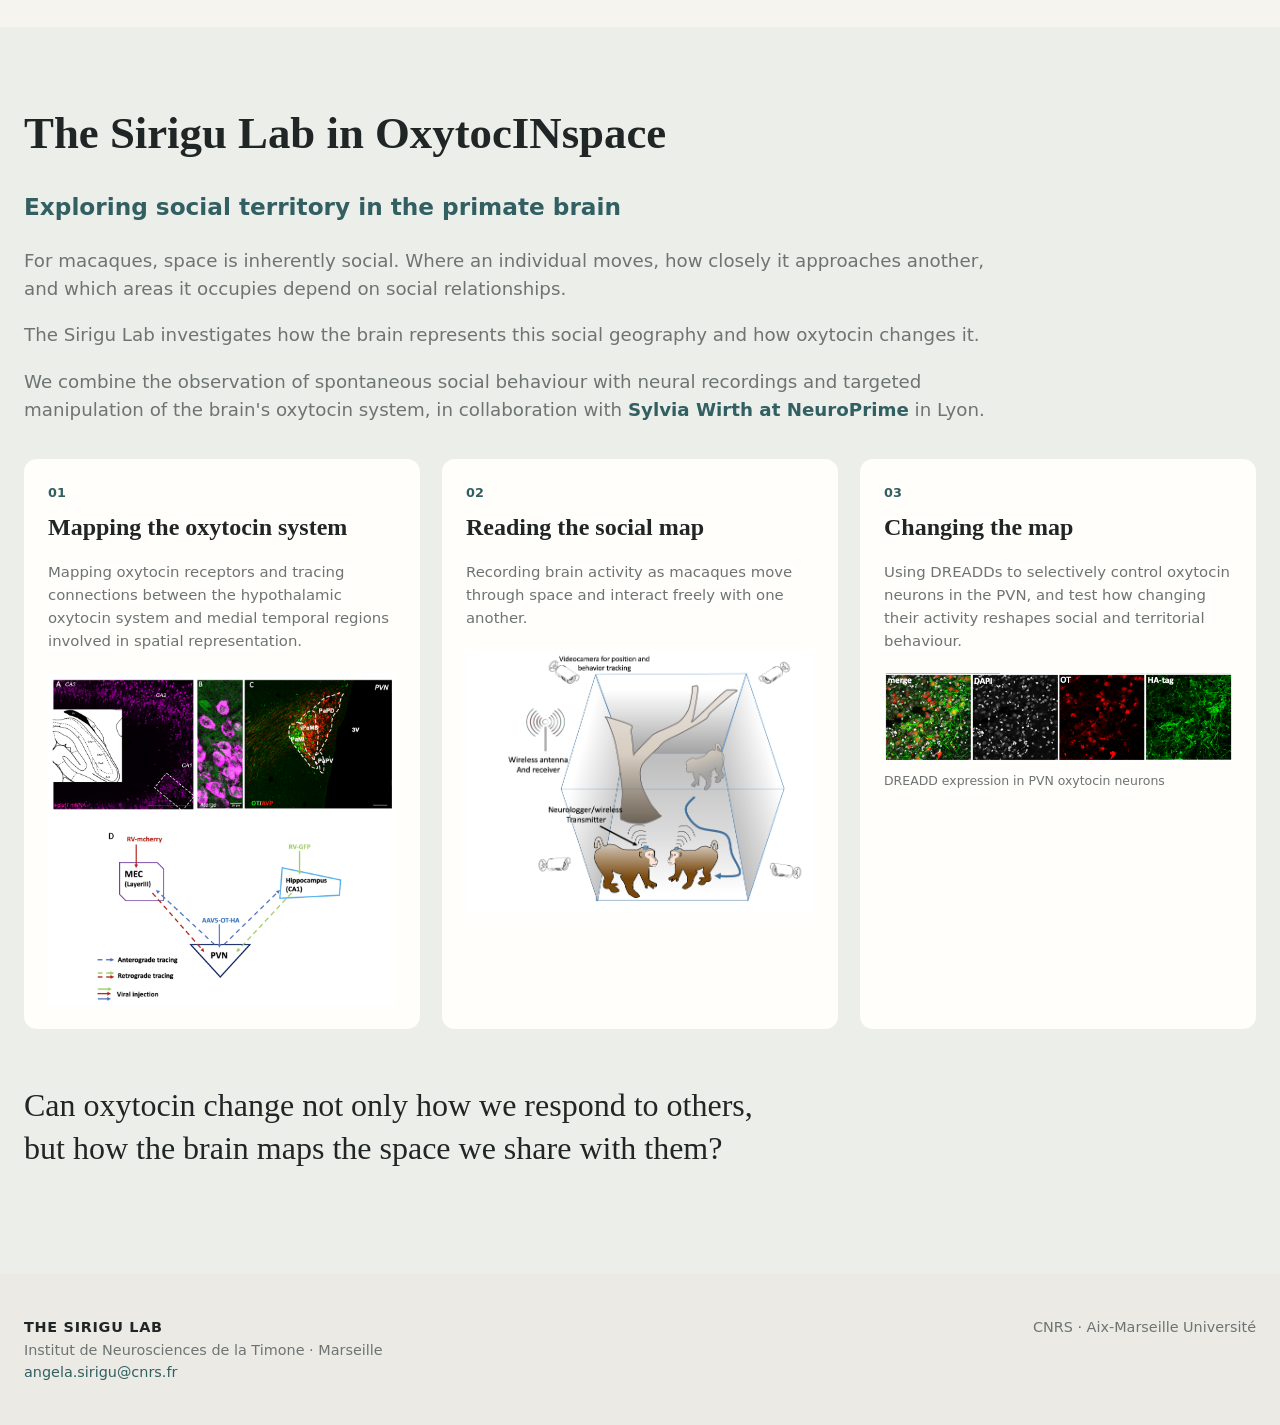
==== commit db2b7d8f: "Add files via upload" ====
--- a/oxytocinspace.html
+++ b/oxytocinspace.html
@@ -1,3 +1,3 @@
 <!doctype html><html lang="en"><head><meta charset="utf-8"><meta name="viewport" content="width=device-width,initial-scale=1"><meta name="description" content="The Sirigu Lab — neuroscience of social cognition, oxytocin, action, brain plasticity and consciousness."><title>OxytocINspace · The Sirigu Lab</title><link rel="stylesheet" href="styles.css"></head><body><header class="site-header"><div class="container nav"><a class="brand" href="index.html">THE SIRIGU LAB</a><button class="menu-btn" aria-label="Open menu" aria-expanded="false">☰</button><nav class="nav-links"><a class="" href="index.html">Home</a><a class="" href="research.html">Research</a><a class="nav-erc active" href="oxytocinspace.html"><span>OxytocINspace</span><img src="assets/logos/erc.png" alt="ERC"></a><a class="" href="people.html">People</a><a class="" href="publications.html">Publications</a><a class="" href="about.html">About</a></nav></div></header><main><section class="project-hero"><div class="container project-hero-inner"><img class="project-logo standalone-erc-logo" src="assets/logos/erc_eu.png" alt="European Research Council and European Union"><div class="project-top"><div><h1 class="project-title">OxytocINspace</h1><div class="project-question">How does the brain turn space into territory?</div><p>We navigate a world that is more than a physical map. The same place can feel like ours, theirs, shared or off-limits, depending on who is there and on our relationship with them.</p><p>OxytocINspace is an ERC Synergy project exploring how the brain gives space this social meaning — and whether oxytocin helps connect the neural systems that represent space with those that regulate social relationships.</p></div><div class="concept"><img src="assets/erc/concept.png" alt="Cognitive map plus oxytocin leads to territoriality"><div class="concept-label">THE CENTRAL IDEA</div></div></div></div></section>
-<hr class="rule"><section class="section"><div class="container"><div class="compare"><div><h2 class="section-title">One question, five species</h2><div class="species">Mouse · Rat · Bat · Marmoset · Macaque</div><p class="section-lead">A comparative search for common principles linking oxytocin, spatial representation and social behaviour across very different mammalian societies.</p></div><div><img src="assets/erc/comparative.png" alt="Comparative oxytocin anatomy across species"><div class="visual-caption">Comparative anatomy across species</div></div></div><div class="team-strip"><div class="team-heading">THE OXYTOCINSPACE TEAM</div><div class="team-grid"><div><div class="team-name">Valery Grinevich</div><div class="team-affil">University of Heidelberg, Germany</div></div><div><div class="team-name">Dori Derdikman</div><div class="team-affil">Technion, Israel</div></div><div><div class="team-name">David Omer</div><div class="team-affil">Hebrew University of Jerusalem, Israel</div></div><div><div class="team-name">Angela Sirigu</div><div class="team-affil">CNRS, France</div></div></div><p class="team-collab">Collaborators: <strong>Nachum Ulanovsky</strong> - Weizmann Institute of Science, Israel ; <strong>Shlomo Wagner</strong> - Haifa University, Israel</p></div></div></section>
+<hr class="rule"><section class="section"><div class="container"><div class="compare"><div><h2 class="section-title">One question, five species</h2><div class="species">Mouse · Rat · Bat · Marmoset · Macaque</div><p class="section-lead">A comparative search for common principles linking oxytocin, spatial representation and social behaviour across very different mammalian societies.</p></div><div><img src="assets/erc/comparative.png" alt="Comparative oxytocin anatomy across species"><div class="visual-caption">Comparative anatomy across species</div></div></div><div class="team-strip"><div class="team-heading">THE OXYTOCINSPACE TEAM</div><div class="team-grid"><div><div class="team-name">Valery Grinevich</div><div class="team-affil">University of Heidelberg, Germany</div></div><div><div class="team-name">Dori Derdikman</div><div class="team-affil">Technion, Israel</div></div><div><div class="team-name">David Omer</div><div class="team-affil">Hebrew University of Jerusalem, Israel</div></div><div><div class="team-name">Angela Sirigu</div><div class="team-affil">CNRS, France</div></div></div><p class="team-collab">Collaborators: <strong>Nachum Ulanovsky</strong> - Weizmann Institute of Science, Israel ; <strong>Shlomo Wagner</strong> - Haifa University, Israel ; <strong>Sylvia Wirth</strong> - CNRS, France</p></div></div></section>
 <section class="project-local"><div class="container"><h2 class="section-title">The Sirigu Lab in OxytocINspace</h2><p class="page-subtitle">Exploring social territory in the primate brain</p><div class="section-lead" style="margin-top:22px"><p>For macaques, space is inherently social. Where an individual moves, how closely it approaches another, and which areas it occupies depend on social relationships.</p><p>The Sirigu Lab investigates how the brain represents this social geography and how oxytocin changes it.</p><p>We combine the observation of spontaneous social behaviour with neural recordings and targeted manipulation of the brain's oxytocin system, in collaboration with <a href="https://www.neuroprime.org" target="_blank" rel="noopener" style="color:var(--accent);font-weight:800">Sylvia Wirth at NeuroPrime</a> in Lyon.</p></div><div class="project-cards"><article class="project-card"><div class="theme-num">01</div><h3>Mapping the oxytocin system</h3><p>Mapping oxytocin receptors and tracing connections between the hypothalamic oxytocin system and medial temporal regions involved in spatial representation.</p><img src="assets/erc/anatomy.png" alt="Oxytocin receptor anatomy and planned tracing experiments"></article><article class="project-card"><div class="theme-num">02</div><h3>Reading the social map</h3><p>Recording brain activity as macaques move through space and interact freely with one another.</p><img src="assets/erc/wireless.png" alt="Wireless neural recording setup in freely interacting macaques"></article><article class="project-card"><div class="theme-num">03</div><h3>Changing the map</h3><p>Using DREADDs to selectively control oxytocin neurons in the PVN, and test how changing their activity reshapes social and territorial behaviour.</p><img src="assets/erc/dreadd.png" alt="DREADD expression in oxytocin neurons"><div class="visual-caption">DREADD expression in PVN oxytocin neurons</div></article></div><p class="closing-question">Can oxytocin change not only how we respond to others,<br>but how the brain maps the space we share with them?</p></div></section></main><footer class="site-footer"><div class="container footer-flex"><div><div class="footer-brand">THE SIRIGU LAB</div><div>Institut de Neurosciences de la Timone · Marseille</div><div><a class="email" href="mailto:angela.sirigu@cnrs.fr">angela.sirigu@cnrs.fr</a></div></div><div>CNRS · Aix-Marseille Université</div></div></footer><div class="lightbox" role="dialog" aria-modal="true" aria-label="Expanded figure"><button class="lightbox-close" aria-label="Close">×</button><img src="" alt=""></div><script src="script.js"></script></body></html>
--- a/styles.css
+++ b/styles.css
@@ -33,7 +33,7 @@
 .button-link{display:inline-flex;align-items:center;gap:8px;margin-top:22px;padding:10px 15px;border:1px solid var(--accent);border-radius:999px;color:var(--accent);font-weight:800;font-size:.82rem}.button-link img{width:25px;height:25px;object-fit:contain}
 .digital-section{padding:80px 0;background:var(--soft)}.digital-grid{display:grid;grid-template-columns:1fr 1fr;gap:26px;margin-top:36px;align-items:stretch}.digital-card{background:var(--paper);border-radius:14px;padding:26px;display:grid;grid-template-rows:auto auto auto 1fr;align-items:start}.digital-card h3{font-family:var(--serif);font-size:1.85rem;margin:0 0 6px}.digital-card .sub{color:var(--accent);font-weight:750;margin-bottom:20px}.figure-button{border:0;padding:0;background:white;cursor:zoom-in;width:100%;height:390px;display:flex;align-items:center;justify-content:center;border-radius:8px;overflow:hidden}.digital-card img{width:100%;height:100%;object-fit:contain;background:white}.digital-card p{font-size:.96rem;color:#3e4443;margin:22px 0 0}
 .project-hero{padding:70px 0 48px}.project-top{display:grid;grid-template-columns:.92fr 1.08fr;gap:56px;align-items:start}.project-title{font-family:var(--serif);font-size:clamp(3rem,5vw,5rem);margin:0 0 18px}.project-question{font-size:1.55rem;color:var(--accent);font-weight:800}.project-logo{width:330px;max-height:100px;object-fit:contain;margin-left:auto;margin-bottom:18px}.concept img{width:100%;background:white;border-radius:10px}.concept-label{font-size:.76rem;color:var(--accent);font-weight:800;letter-spacing:.05em;margin-top:8px}.compare{display:grid;grid-template-columns:1fr 420px;gap:50px;align-items:start}.species{font-size:1.25rem;font-weight:800;color:var(--accent);word-spacing:6px}.compare img{width:100%;background:white;border-radius:10px;padding:8px}.team-strip{background:var(--paper);border-radius:12px;padding:22px 26px;margin-top:34px}.team-grid{display:grid;grid-template-columns:repeat(4,1fr);gap:18px}.team-name{font-weight:800}.team-affil{font-size:.8rem;color:var(--muted)}.team-collab{font-size:.83rem;color:var(--muted);margin:16px 0 0}.project-local{background:var(--soft);padding:72px 0}.project-cards{display:grid;grid-template-columns:repeat(3,1fr);gap:22px;margin-top:35px}.project-card{background:var(--paper);border-radius:13px;padding:24px}.project-card h3{font-family:var(--serif);font-size:1.5rem;margin:6px 0 14px}.project-card p{color:var(--muted);font-size:.93rem}.project-card img{margin-top:20px;width:100%;max-height:500px;object-fit:contain;background:white}.closing-question{font-family:var(--serif);font-size:2rem;line-height:1.35;margin-top:55px}
-.people-feature{background:var(--paper);border-radius:14px;padding:28px;display:grid;grid-template-columns:390px 1fr;gap:56px;align-items:center}.people-feature img{width:100%;aspect-ratio:1/1;object-fit:cover;border-radius:10px}.people-feature h2{font-family:var(--serif);font-size:2.5rem;margin:0 0 10px}.role{color:var(--accent);font-weight:800}.affil{color:var(--muted)}.people-grid{display:grid;grid-template-columns:repeat(4,1fr);gap:26px}.person{background:var(--paper);border-radius:11px;padding:12px}.person img{width:100%;aspect-ratio:1.05/1;object-fit:cover;border-radius:7px}.person h3{font-size:1rem;margin:13px 3px 0}.person p{font-size:.8rem;color:var(--muted);margin:3px}.alumni-bg{background:var(--soft)}.alumni-grid{display:grid;grid-template-columns:repeat(5,1fr);gap:18px}.alumnus{background:var(--paper);border-radius:10px;padding:10px}.alumnus img{width:100%;aspect-ratio:1.1/1;object-fit:cover;border-radius:7px}.alumnus h3{font-size:.86rem;margin:10px 3px 2px}
+.people-feature{background:var(--paper);border-radius:14px;padding:28px;display:grid;grid-template-columns:390px 1fr;gap:56px;align-items:center}.people-feature img{width:100%;aspect-ratio:1/1;object-fit:cover;border-radius:10px}.people-feature h2{font-family:var(--serif);font-size:2.5rem;margin:0 0 10px}.role{color:var(--accent);font-weight:800}.affil{color:var(--muted)}.people-grid{display:grid;grid-template-columns:repeat(4,1fr);gap:26px}.person{background:var(--paper);border-radius:11px;padding:12px}.person img{width:100%;aspect-ratio:1.05/1;object-fit:cover;border-radius:7px}.person h3{font-size:1rem;margin:13px 3px 0}.person p{font-size:.8rem;color:var(--muted);margin:3px}.person-placeholder{width:100%;aspect-ratio:1.05/1;border-radius:7px;background:var(--soft);display:grid;place-items:center;color:var(--accent);font-family:var(--serif);font-size:2rem;font-weight:700}.alumni-bg{background:var(--soft)}.alumni-grid{display:grid;grid-template-columns:repeat(5,1fr);gap:18px}.alumnus{background:var(--paper);border-radius:10px;padding:10px}.alumnus img{width:100%;aspect-ratio:1.1/1;object-fit:cover;border-radius:7px}.alumnus h3{font-size:.86rem;margin:10px 3px 2px}
 .pub-year{display:grid;grid-template-columns:100px 1fr;gap:28px;margin-top:25px}.pub-year h2{font-family:var(--serif);font-size:1.8rem;color:var(--accent);margin:4px 0}.pub-list{border-top:1px solid var(--line)}.pub{display:grid;grid-template-columns:1fr 150px;gap:24px;padding:24px 0;border-bottom:1px solid var(--line)}.pub h3{font-size:1.05rem;line-height:1.4;margin:0 0 7px}.pub-authors{font-size:.78rem;color:var(--muted);margin:0}.pub-journal{font-family:var(--serif);font-style:italic;font-size:.84rem;margin:7px 0 0}.pub-link{text-align:right;color:var(--accent);font-weight:800;font-size:.75rem;padding-top:2px}.records{background:var(--paper);border-radius:12px;padding:26px 30px;margin-top:52px}.record-links{display:flex;gap:24px;margin-top:16px;color:var(--accent);font-weight:800;font-size:.82rem}
 .about-copy p{font-size:1.05rem;max-width:1250px}.contact-card{background:var(--paper);border-radius:14px;padding:30px;display:grid;grid-template-columns:1.1fr .65fr 440px;gap:36px;align-items:start;margin-top:52px}.contact-card img{width:100%;max-height:260px;object-fit:cover;border:1px solid var(--line);border-radius:8px}.contact-links a{display:block;color:var(--accent);font-weight:800;font-size:.82rem;margin-bottom:14px}.email{color:var(--accent)}
 .lightbox{position:fixed;inset:0;background:rgba(15,18,18,.92);z-index:100;display:none;align-items:center;justify-content:center;padding:34px}.lightbox.open{display:flex}.lightbox img{max-width:95vw;max-height:90vh;object-fit:contain;background:white}.lightbox-close{position:absolute;right:26px;top:18px;color:white;background:none;border:0;font-size:2rem;cursor:pointer}.sr-only{position:absolute;width:1px;height:1px;padding:0;margin:-1px;overflow:hidden;clip:rect(0,0,0,0);white-space:nowrap;border:0}
@@ -61,7 +61,7 @@
 
 /* OxytocINspace v0.11 refinements */
 .project-hero-inner{position:relative;padding-top:74px}
-.standalone-erc-logo{position:absolute;right:0;top:0;width:370px!important;height:auto!important;object-fit:contain;background:transparent!important;z-index:2}
+.standalone-erc-logo{position:absolute;right:0;top:0;width:620px!important;height:auto!important;object-fit:contain;background:transparent!important;z-index:2}
 .project-top{padding-top:0}
 .team-heading{font-size:12px;font-weight:700;letter-spacing:.16em;color:var(--muted);margin:0 0 18px;text-transform:uppercase}
 .project-grid .project-card:nth-child(2) img{display:block;width:calc(100% + 18px);max-width:none;margin-left:-18px;margin-right:0;margin-top:0;object-position:left top}
@@ -71,7 +71,7 @@
 /* Align the Central Idea visual with the project question, not the main page title. */
 .project-top>.concept{margin-top:102px}
 @media(max-width:900px){.project-top>.concept{margin-top:24px}}
-@media(max-width:700px){.standalone-erc-logo{width:250px!important}}
+@media(max-width:700px){.standalone-erc-logo{width:300px!important}}
 
 /* People page v0.14: bring the team into the initial viewport and add email affordances. */
 .people-page-tight .page-hero{padding-bottom:24px}
@@ -96,3 +96,34 @@
 
 .digital-figure{margin:0;display:grid;grid-template-rows:390px auto}
 .digital-figure .figure-button{height:390px}
+
+/* Homepage institutional logos: visually balanced sizes. */
+.logos img[alt="Institut de Neurosciences de la Timone"]{max-height:105px;max-width:250px}
+
+/* DigiTrack interactive demonstration videos */
+.digital-grid{grid-template-columns:minmax(0,1fr) minmax(0,1fr)}
+.digitrack-card{grid-template-rows:auto auto auto 1fr}
+.digitrack-media{display:grid;grid-template-columns:minmax(0,1.36fr) minmax(0,.64fr);gap:16px;align-items:center}
+.digitrack-method{margin:0}
+.digitrack-method .figure-button{height:350px}
+.digitrack-demos{display:grid;gap:12px;align-content:center}
+.video-demo{margin:0;min-width:0}
+.video-demo-frame{position:relative;border-radius:8px;overflow:hidden;background:#000;cursor:zoom-in}
+.video-demo video{display:block;width:100%;aspect-ratio:16/9;object-fit:cover;background:#000;cursor:zoom-in}
+.video-play-cue{position:absolute;left:50%;top:50%;transform:translate(-50%,-50%);display:grid;place-items:center;width:48px;height:48px;border-radius:50%;background:rgba(15,18,18,.62);color:#fff;font-size:18px;line-height:1;padding-left:3px;pointer-events:none;transition:opacity .18s ease,transform .18s ease}
+.video-demo-frame:hover .video-play-cue,.video-demo-frame.is-playing .video-play-cue{opacity:0;transform:translate(-50%,-50%) scale(.9)}
+.digital-card figcaption{font-size:.96rem;color:var(--muted);line-height:1.4;margin-top:8px}
+@media(max-width:980px){.digital-grid{grid-template-columns:1fr}.digitrack-media{grid-template-columns:minmax(0,1.36fr) minmax(0,.64fr)}}
+@media(max-width:760px){
+  .digitrack-media{grid-template-columns:1fr}
+  .digitrack-method .figure-button{height:320px}
+  .digitrack-demos{grid-template-columns:1fr;gap:16px}
+  .digital-card{grid-template-rows:auto!important}
+  .digital-figure{grid-template-rows:320px auto}
+  .digital-figure .figure-button{height:320px}
+  .people-page-tight .people-feature{grid-template-columns:1fr!important;gap:24px;padding:18px}
+  .people-page-tight .people-feature .feature-portrait{width:min(100%,360px);margin:0 auto}
+  .people-page-tight .people-feature .feature-portrait img{width:100%;aspect-ratio:auto!important;max-width:none;object-fit:contain}
+  .people-page-tight .people-feature>div:last-child{min-width:0}
+  .person-placeholder{aspect-ratio:1.05/1}
+}
